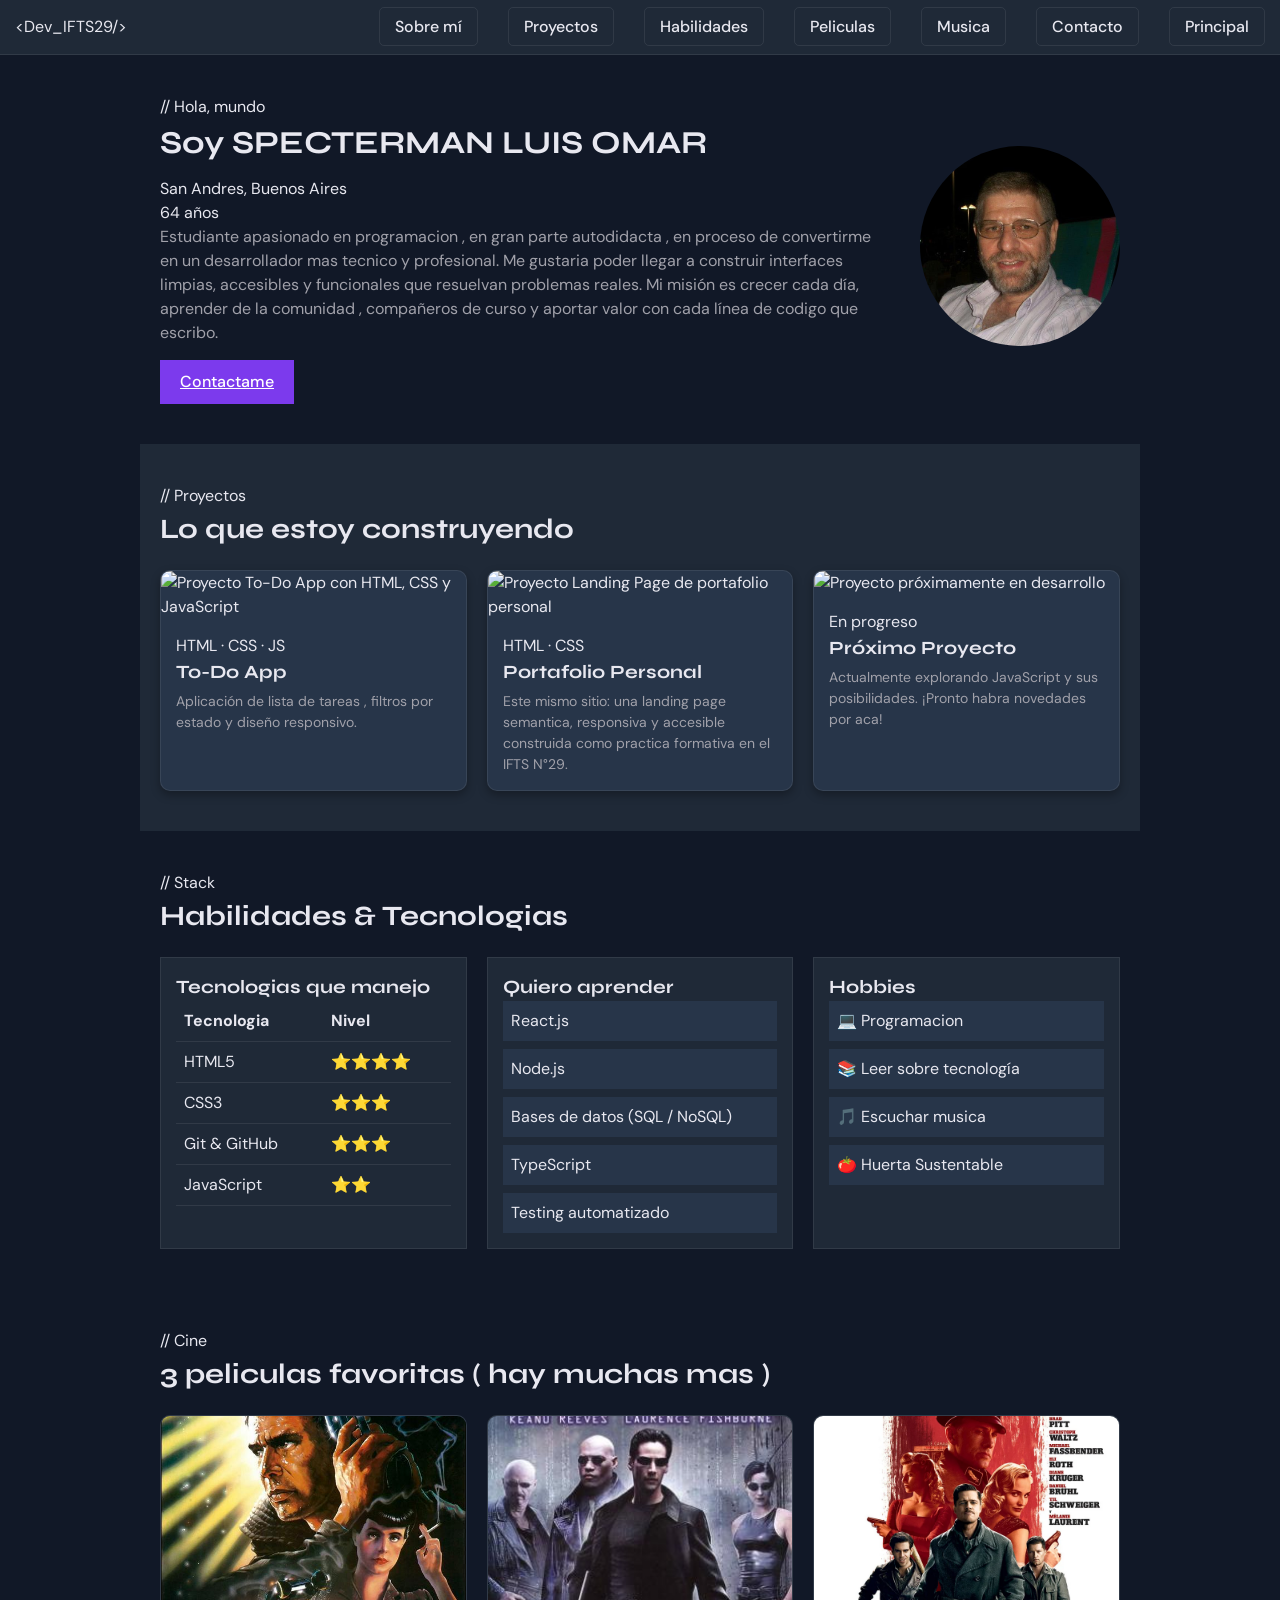
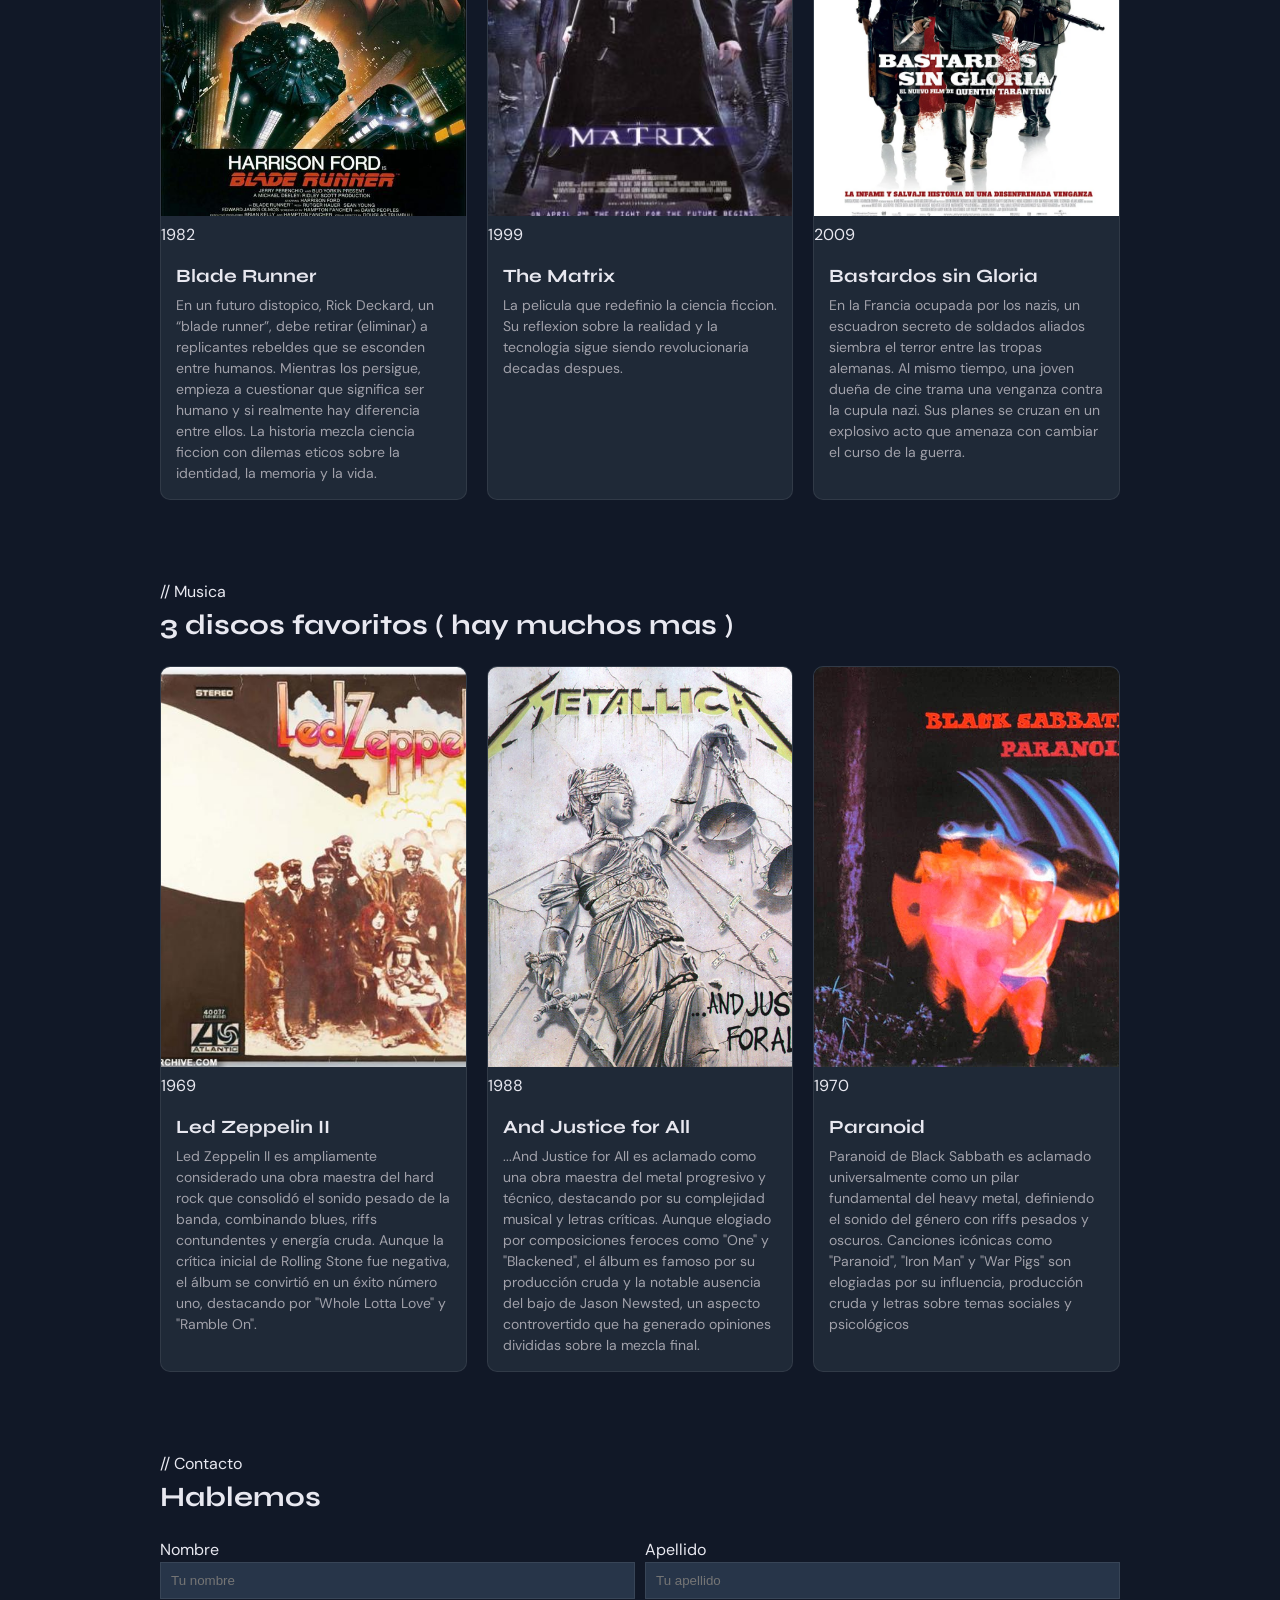
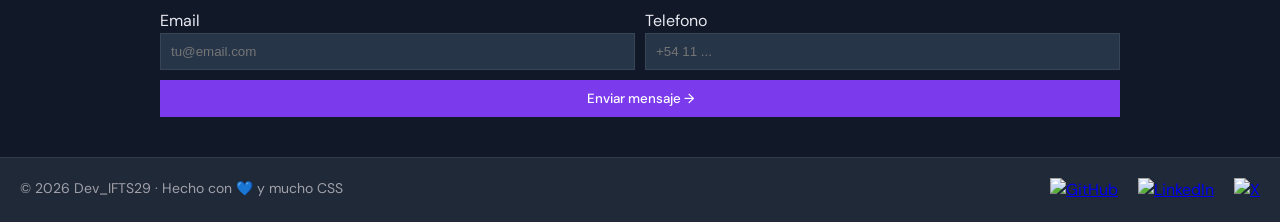
==== luis.html @ da59e778 "agregado seccion musica y datos personales" ====
<!doctype html>
<html lang="es">
  <head>
    <meta charset="UTF-8" />
    <meta name="viewport" content="width=device-width, initial-scale=1.0" />
    <title>Mi Portafolio Personal - v3.0 | Dev_IFTS29</title>
    <link rel="stylesheet" href="css/styles_luis.css" />
    <!-- Google Fonts: SYNE para títulos y DM SANS para cuerpo -->
    <link rel="preconnect" href="https://fonts.googleapis.com" />
    <link rel="preconnect" href="https://fonts.gstatic.com" crossorigin />
    <link
      href="https://fonts.googleapis.com/css2?family=Syne:wght@400;600;700;800&family=DM+Sans:ital,wght@0,300;0,400;0,500;1,300&display=swap"
      rel="stylesheet"
    />
  </head>
  <body>
    <!-- =============================================
       HEADER: Encabezado principal con logo y nombre
       Mejora futura: Agregar modo oscuro/claro 
  ============================================= -->
    <header class="header">
      <div class="header__contenido">
        <div class="header__logo">
          <span class="logo-bracket">&lt;</span>Dev_IFTS29<span class="logo-bracket"
            >/&gt;</span
          >
        </div>

        <!-- =============================================
           NAV: Barra de navegacion con 5 enlaces internos
           Mejora futura: convertir en menu hamburguesa para mobile
        ============================================= -->
        <nav class="nav">
          <ul class="nav__list">
            <li><a href="#sobre-mi" class="nav__link">Sobre mí</a></li>
            <li><a href="#tarjetas" class="nav__link">Proyectos</a></li>
            <li><a href="#habilidades" class="nav__link">Habilidades</a></li>
            <li><a href="#peliculas" class="nav__link">Peliculas</a></li>
            <li><a href="#musica"    class="nav__link">Musica</a></li>
            <li><a href="#contacto"  class="nav__link">Contacto</a></li>
            <li><a href="index.html"    class="nav__link">Principal</a></li>
          
          </ul>
        </nav>
      </div>
    </header>

    <!-- MAIN: Contenido principal del portafolio -->
    <main class="main">
      <!-- =============================================
         SECCION: Presentacion personal (id="sobre-mi")
         Mejora futura: Agregar animacion de entrada 
        ============================================= -->
      <section id="sobre-mi" class="section sobre-mi">
        <div class="sobre-mi__content">
          <div class="sobre-mi__text">
            <p class="section__tag">// Hola, mundo</p>
            <h1 class="sobre-mi__title">
              Soy <span class="highlight">SPECTERMAN LUIS OMAR</span>
            </h1>
            
            
           <p class="sobre-mi__datos">
               San Andres, Buenos Aires <br>
               64 años
           </p> 
            
            <p class="sobre-mi__desc">
              Estudiante apasionado en programacion , en gran parte autodidacta ,
              en proceso de convertirme en un desarrollador mas tecnico y profesional.
              Me gustaria poder llegar a construir interfaces
              limpias, accesibles y funcionales que resuelvan problemas reales.
              Mi misión es crecer cada día, aprender de la comunidad , compañeros de curso 
              y aportar valor con cada línea de codigo que escribo.
            </p>
            <a href="#contacto" class="btn btn--primary">Contactame</a>
          </div>

<!--           <div class="sobre-mi__img-wrap">
            <img
              src="https://api.dicebear.com/7.x/bottts-neutral/svg?seed=Dev29&backgroundColor=1a1a2e"
              alt="Avatar generado con IA representando a Dev_IFTS29 (Yo)"
              class="sobre-mi__img"
            />
          </div>
 -->
          <div class="sobre-mi__img-wrap">
            <img
              src="img/img_luis/FOTO PERFIL.jpg"
              alt="Foto Personal"
              class="sobre-mi__img"
            />
          </div>

   </div>
      </section>

      <!-- SECCION: Tarjetas de proyectos (id="tarjetas") -->
      <section id="tarjetas" class="section tarjetas">
        <p class="section__tag">// Proyectos</p>
        <h2 class="section__title">Lo que estoy construyendo</h2>
        <div class="tarjetas__grid">
          <article class="card">
            <img
              src="https://images.unsplash.com/photo-1498050108023-c5249f4df085?w=600&q=80"
              alt="Proyecto To-Do App con HTML, CSS y JavaScript"
              class="card__img"
            />
            <div class="card__body">
              <span class="card__tag">HTML · CSS · JS</span>
              <h3 class="card__title">To-Do App</h3>
              <p class="card__desc">
                Aplicación de lista de tareas , filtros por estado y diseño responsivo.
              </p>
            </div>
          </article>

          <article class="card">
            <img
              src="https://images.unsplash.com/photo-1461749280684-dccba630e2f6?w=600&q=80"
              alt="Proyecto Landing Page de portafolio personal"
              class="card__img"
            />
            <div class="card__body">
              <span class="card__tag">HTML · CSS</span>
              <h3 class="card__title">Portafolio Personal</h3>
              <p class="card__desc">
                Este mismo sitio: una landing page semantica, responsiva y
                accesible construida como practica formativa en el IFTS N°29.
              </p>
            </div>
          </article>

          <article class="card">
            <img
              src="https://images.unsplash.com/photo-1555066931-4365d14bab8c?w=600&q=80"
              alt="Proyecto próximamente en desarrollo"
              class="card__img"
            />
            <div class="card__body">
              <span class="card__tag">En progreso</span>
              <h3 class="card__title">Próximo Proyecto</h3>
              <p class="card__desc">
                Actualmente explorando JavaScript y sus posibilidades. ¡Pronto
                habra novedades por aca!
              </p>
            </div>
          </article>
        </div>
      </section>

      <!-- =============================================
         SECCION: Habilidades (id="habilidades")
         Mejora futura: Agregar barras de progreso animadas por cada habilidad
        ============================================= -->
      <section id="habilidades" class="section habilidades">
        <p class="section__tag">// Stack</p>
        <h2 class="section__title">Habilidades & Tecnologias</h2>
        <div class="habilidades__tables">
          <div class="habilidades__group">
            <h3 class="habilidades__subtitle">Tecnologias que manejo</h3>
            <table class="tabla">
              <thead>
                <tr>
                  <th>Tecnologia</th>
                  <th>Nivel</th>
                </tr>
              </thead>
              <tbody>
                <tr>
                  <td>HTML5</td>
                  <td>⭐⭐⭐⭐</td>
                </tr>
                <tr>
                  <td>CSS3</td>
                  <td>⭐⭐⭐</td>
                </tr>
                <tr>
                  <td>Git & GitHub</td>
                  <td>⭐⭐⭐</td>
                </tr>
                <tr>
                  <td>JavaScript</td>
                  <td>⭐⭐</td>
                </tr>
              </tbody>
            </table>
          </div>

          <div class="habilidades__group">
            <h3 class="habilidades__subtitle">Quiero aprender</h3>
            <ul class="lista-skills">
              <li>React.js</li>
              <li>Node.js</li>
              <li>Bases de datos (SQL / NoSQL)</li>
              <li>TypeScript</li>
              <li>Testing automatizado</li>
            </ul>
          </div>

          <div class="habilidades__group">
            <h3 class="habilidades__subtitle">Hobbies</h3>
             <ul class="lista-skills lista-skills--hobbies">
              <li>💻 Programacion</li>
              <li>📚 Leer sobre tecnología</li>
              <li>🎵 Escuchar musica</li>
              <li>🍅 Huerta Sustentable</li>
            </ul>
          

<!--  <ul>
<li>
  <span class="icono">
    <svg width="18" height="18" viewBox="0 0 24 24" fill="none" stroke="black" stroke-width="2">
      <polyline points="16 18 22 12 16 6"></polyline>
      <polyline points="8 6 2 12 8 18"></polyline>
    </svg>
  </span>
  Programacion
</li>

<li>
  <span class="icono">
    <svg width="18" height="18" viewBox="0 0 24 24" fill="none" stroke="black" stroke-width="2">
      <path d="M2 4h15a3 3 0 0 1 3 3v13H5a3 3 0 0 0-3 3z"></path>
      <path d="M22 6v14a2 2 0 0 1-2 2H5"></path>
    </svg>
  </span>
  Leer sobre tecnología
</li>

<li>
  <span class="icono">
    <svg width="18" height="18" viewBox="0 0 24 24" fill="none" stroke="black" stroke-width="2">
      <path d="M9 18V5l12-2v13"></path>
      <circle cx="6" cy="18" r="3"></circle>
      <circle cx="18" cy="16" r="3"></circle>
    </svg>
  </span>
  Escuchar musica
</li>

<li>
  <span class="icono">
    <svg width="18" height="18" viewBox="0 0 24 24" fill="none" stroke="black" stroke-width="2">
      <path d="M12 22V12"></path>
      <path d="M5 12a7 7 0 0 1 14 0"></path>
      <path d="M12 12c0-4-4-6-4-6s0 4 4 6z"></path>
      <path d="M12 12c0-4 4-6 4-6s0 4-4 6z"></path>
    </svg>
  </span>
  Huerta Sustentable
</li>
 -->
</ul>          
          
          
          </div>
        </div>
      </section>


      <!-- =============================================
         SECCION: Películas favoritas (id="peliculas")
         Mejora futura: Conectar con la API de alguna base de datos de 
         peliculas para traer datos en tiempo real
        ============================================= -->
      <section id="peliculas" class="section peliculas">
        <p class="section__tag">// Cine</p>
        <h2 class="section__title">3 peliculas favoritas ( hay muchas mas )</h2>
        <div class="peliculas__grid">
          <article class="pelicula-card">
            <div class="pelicula-card__img-wrap">
              <img
                src="/img/img_luis/blade_runner.jpg?w=400&q=80"
                alt="Poster representativo de Blade Runner"
                class="pelicula-card__img"
              />
              <span class="pelicula-card__badge">1982</span>
            </div>
            <div class="pelicula-card__body">
              <h3 class="pelicula-card__title">Blade Runner</h3>
              <p class="pelicula-card__desc">
                 En un futuro distopico, Rick Deckard, un “blade runner”, debe retirar (eliminar) a replicantes rebeldes que se esconden entre humanos.
                 Mientras los persigue, empieza a cuestionar que significa ser humano y si realmente hay diferencia entre ellos.
                 La historia mezcla ciencia ficcion con dilemas eticos sobre la identidad, la memoria y la vida.
              </p>
            </div>
          </article>

          <article class="pelicula-card">
            <div class="pelicula-card__img-wrap">
              <img
                src="/img/img_luis/the_matrix.jpg"
                alt="Poster representativo de Matrix"

                class="pelicula-card__img"
              />
              <span class="pelicula-card__badge">1999</span>
            </div>
            <div class="pelicula-card__body">
              <h3 class="pelicula-card__title">The Matrix</h3>
              <p class="pelicula-card__desc">
                La pelicula que redefinio la ciencia ficcion. Su reflexion sobre
                la realidad y la tecnologia sigue siendo revolucionaria decadas
                despues.
              </p>
            </div>
          </article>

          <article class="pelicula-card">
            <div class="pelicula-card__img-wrap">
              <img
                src="/img/img_luis/bastardos sin gloria.png"
                alt="Póster representativo de Bastardos sin gloria ( peliculon !!)"
                class="pelicula-card__img"
              />
              <span class="pelicula-card__badge">2009</span>
            </div>
            <div class="pelicula-card__body">
              <h3 class="pelicula-card__title">Bastardos sin Gloria</h3>
              <p class="pelicula-card__desc">
                 En la Francia ocupada por los nazis, un escuadron secreto de soldados aliados siembra el terror entre las tropas alemanas.
                 Al mismo tiempo, una joven dueña de cine trama una venganza contra la cupula nazi.
                 Sus planes se cruzan en un explosivo acto que amenaza con cambiar el curso de la guerra.
              </p>
            </div>
          </article>
        </div>
      </section>


<!-- =============================================
         SECCION: Musica favoritas (id="musica")
         Mejora futura: Conectar con la API de alguna base de datos de 
         peliculas para traer datos en tiempo real
        ============================================= -->
      <section id="musica" class="section musica">
        <p class="section__tag">// Musica</p>
        <h2 class="section__title">3 discos favoritos ( hay muchos mas )</h2>
        <div class="peliculas__grid">
          <article class="pelicula-card">
            <div class="pelicula-card__img-wrap">
              <img
                src="/img/img_luis/led_zeppelin_II.jpg"
                alt="Portada Led Zeppelin II"
                class="pelicula-card__img"
              />
              <span class="pelicula-card__badge">1969</span>
            </div>
            <div class="pelicula-card__body">
              <h3 class="pelicula-card__title">Led Zeppelin II</h3>
              <p class="pelicula-card__desc">
                 Led Zeppelin II es ampliamente 
                 considerado una obra maestra del hard rock 
                 que consolidó el sonido pesado de la banda, 
                 combinando blues, riffs contundentes y energía cruda.
                 Aunque la crítica inicial de Rolling Stone fue 
                 negativa, el álbum se convirtió en un éxito número uno,
                destacando por "Whole Lotta Love" y "Ramble On".              </p>
            </div>
          </article>

          <article class="pelicula-card">
            <div class="pelicula-card__img-wrap">
              <img
                src="/img/img_luis/Metallica_And Justice_for_All_frontal.jpg"
                alt="Portada And Justice for All"

                class="pelicula-card__img"
              />
              <span class="pelicula-card__badge">1988</span>
            </div>
            <div class="pelicula-card__body">
              <h3 class="pelicula-card__title">And Justice for All</h3>
              <p class="pelicula-card__desc">
                 ...And Justice for All es aclamado como una obra 
                 maestra del metal progresivo y técnico, destacando 
                 por su complejidad musical y letras críticas.
                 Aunque elogiado por composiciones feroces como "One" y
                 "Blackened", el álbum es famoso por su producción cruda
                 y la notable ausencia del bajo de Jason Newsted,
                 un aspecto controvertido que ha generado opiniones
                 divididas sobre la mezcla final.
                </p>
            </div>
          </article>

          <article class="pelicula-card">
            <div class="pelicula-card__img-wrap">
              <img
                src="/img/img_luis/Black_Sabbath-Paranoid-Frontal.jpg"
                alt="Portada de Paranoid"
                class="pelicula-card__img"
              />
              <span class="pelicula-card__badge">1970</span>
            </div>
            <div class="pelicula-card__body">
              <h3 class="pelicula-card__title">Paranoid</h3>
              <p class="pelicula-card__desc">
                 Paranoid de Black Sabbath es aclamado universalmente 
                 como un pilar fundamental del heavy metal, definiendo
                 el sonido del género con riffs pesados y oscuros.
                 Canciones icónicas como "Paranoid", "Iron Man" y 
                 "War Pigs" son elogiadas por su influencia, 
                 producción cruda y letras sobre temas sociales y 
                 psicológicos
              </p>
            </div>
          </article>
        </div>
      </section>



      <!-- SECCION: Formulario de contacto (id="contacto") -->
      <section id="contacto" class="section contacto">
        <p class="section__tag">// Contacto</p>
        <h2 class="section__title">Hablemos</h2>
        <form class="form" action="#" method="POST">
          <div class="form__row">
            <div class="form__group">
              <label for="nombre" class="form__label">Nombre</label>
              <input
                type="text"
                id="nombre"
                name="nombre"
                class="form__input"
                placeholder="Tu nombre"
                required
              />
            </div>
            <div class="form__group">
              <label for="apellido" class="form__label">Apellido</label>
              <input
                type="text"
                id="apellido"
                name="apellido"
                class="form__input"
                placeholder="Tu apellido"
                required
              />
            </div>
          </div>
          <div class="form__row">
            <div class="form__group">
              <label for="email" class="form__label">Email</label>
              <input
                type="email"
                id="email"
                name="email"
                class="form__input"
                placeholder="tu@email.com"
                required
              />
            </div>
            <div class="form__group">
              <label for="telefono" class="form__label">Telefono</label>
              <input
                type="tel"
                id="telefono"
                name="telefono"
                class="form__input"
                placeholder="+54 11 ..."
              />
            </div>
          </div>
          <button type="submit" class="btn btn--primary btn--full">
            Enviar mensaje →
          </button>
        </form>
      </section>


    </main>

    <!-- FOOTER: Pie de pagina con redes sociales -->
    <footer class="footer">
      <div class="footer__contenido">
        <p class="footer__copyright">
          &copy; 2026 Dev_IFTS29 · Hecho con 💙 y mucho CSS
        </p>

<!--         <div class="footer__links">
          <a href="#" class="footer__link" aria-label="GitHub">GitHub</a>
          <a href="#" class="footer__link" aria-label="LinkedIn">LinkedIn</a>
          <a href="#" class="footer__link" aria-label="Twitter">Twitter</a>
        </div>
 -->
        <div class="footer__links">
          <a href="https://github.com/" class="footer__link" target="_blank">
            <img
              src="https://cdn-icons-png.flaticon.com/512/25/25231.png"
              alt="GitHub"
            />
          </a>

          <a href="https://linkedin.com/" class="footer__link" target="_blank">
            <img
              src="https://cdn-icons-png.flaticon.com/512/174/174857.png"
              alt="LinkedIn"
            />
          </a>

          <a href="https://twitter.com/" class="footer__link" target="_blank">
            <img
              src="https://cdn-icons-png.flaticon.com/512/5968/5968830.png"
              alt="X"
            
              />
          </a>
        </div>
      </div>
    </footer>
  </body>
</html>
---- css/styles_luis.css ----
:root {
  --color-bg: #111827;
  --color-surface: #1f2937;
  --color-surface-2: #273549;
  --color-accent: #7c3aed;
  --color-accent-light: #a78bfa;
  --color-text: #e8e8f0;
  --color-text-muted: #a1a1aa;
  --color-border: rgba(255, 255, 255, 0.08);
}

* {
  box-sizing: border-box;
  margin: 0;
  padding: 0;
}

body {
  font-family: 'DM Sans', sans-serif;
  background-color: var(--color-bg);
  color: var(--color-text);
  line-height: 1.5;
}

h1, h2, h3 {
  font-family: 'Syne', sans-serif;
  font-weight: 700;
}

/* ── Secciones ── */
.section {
  padding: 2.5rem 1.25rem;
  max-width: 62.5rem; /* 1000px */
  margin: auto;
}

.section__title {
  font-size: 1.75rem;
  margin-bottom: 1.25rem;
}

/* ── Header ── */
.header {
  background: var(--color-surface);
  border-bottom: 0.0625rem solid var(--color-border);
}

.header__contenido {
  display: flex;
  justify-content: space-between;
  align-items: center;
  padding: 0.9375rem;
}

.nav__list {
  display: flex;
  gap: 1.875rem;
  flex-wrap: wrap;
  list-style: none;
}

.nav__link {
  font-family: 'DM Sans', sans-serif;
  font-weight: 500;
  color: var(--color-text);
  background-color: transparent;
  border: 0.0625rem solid var(--color-border);
  padding: 0.5rem 0.9375rem;
  border-radius: 0.3125rem;
  text-decoration: none;
  transition: 0.3s;
}

.nav__link:hover {
  background-color: var(--color-accent);
  color: white;
}

/* ── Botones ── */
.btn {
  display: inline-block;
  padding: 0.625rem 1.25rem;
  background: var(--color-accent);
  color: white;
  border: none;
  cursor: pointer;
  font-family: 'DM Sans', sans-serif;
  font-weight: 500;
}

.btn:hover {
  background: var(--color-accent-light);
}

/* ── Sobre mí ── */
.sobre-mi__content {
  display: flex;
  gap: 1.875rem;
  align-items: center;
  flex-wrap: wrap;
}

.sobre-mi__text {
  flex: 1;
}

.sobre-mi__title {
  font-size: 2rem;
  margin-bottom: 0.625rem;
}

.sobre-mi__desc {
  color: var(--color-text-muted);
  margin-bottom: 0.9375rem;
}

.sobre-mi__img {
  width: 12.5rem;
  height: 12.5rem;
  border-radius: 50%;
  animation: float 3s ease-in-out infinite;
}

/* ── Tarjetas ── */
.tarjetas {
  background: var(--color-surface);
  padding: 2.5rem 1.25rem;
}

.tarjetas__grid {
  display: grid;
  grid-template-columns: repeat(auto-fit, minmax(15.625rem, 1fr));
  gap: 1.25rem;
}

.card {
  background: var(--color-surface-2);
  border: 0.0625rem solid var(--color-border);
  border-radius: 0.625rem;
  overflow: hidden;
  box-shadow: 0 0.25rem 0.625rem rgba(0, 0, 0, 0.3);
}

.card__img {
  width: 100%;
  height: 11.25rem;
  object-fit: cover;
}

.card__body {
  padding: 0.9375rem;
}

.card__title {
  margin-bottom: 0.3125rem;
}

.card__desc {
  color: var(--color-text-muted);
  font-size: 0.875rem;
}

.card:hover {
  background: var(--color-surface);
  transform: translateY(-0.5rem);
  box-shadow: 0 0.5rem 1rem rgba(124, 58, 237, 0.3);
}

/* ── Habilidades ── */
.habilidades__tables {
  display: grid;
  grid-template-columns: repeat(auto-fit, minmax(15.625rem, 1fr));
  gap: 1.25rem;
}

.habilidades__group {
  background: var(--color-surface);
  border: 0.0625rem solid var(--color-border);
  padding: 0.9375rem;
}

/* ── Tabla ── */
.tabla {
  width: 100%;
  border-collapse: collapse;
}

.tabla th,
.tabla td {
  padding: 0.5rem;
  border-bottom: 0.0625rem solid var(--color-border);
  text-align: left;
}

/* ── Lista ── */
.lista-skills {
  display: flex;
  flex-direction: column;
  gap: 0.5rem;
}

.lista-skills li {
  background: var(--color-surface-2);
  padding: 0.5rem;
}

/* ── Formulario ── */
.form {
  display: flex;
  flex-direction: column;
  gap: 0.625rem;
}

.form__row {
  display: flex;
  gap: 0.625rem;
  flex-wrap: wrap;
}

.form__group {
  flex: 1;
  display: flex;
  flex-direction: column;
}

.form__input {
  padding: 0.625rem;
  background: var(--color-surface-2);
  border: 0.0625rem solid var(--color-border);
  color: white;
}

/* ── Películas ── */
.peliculas__grid {
  display: grid;
  grid-template-columns: repeat(auto-fit, minmax(15.625rem, 1fr));
  gap: 1.25rem;
}

.pelicula-card {
  background: var(--color-surface);
  border: 0.0625rem solid var(--color-border);
  border-radius: 0.625rem;
  overflow: hidden;
}

.pelicula-card__img {
  width: 100%;
  height: 25rem;
  object-fit: cover;
}

.pelicula-card__body {
  padding: 0.9375rem;
}

.pelicula-card__title {
  margin-bottom: 0.3125rem;
}

.pelicula-card__desc {
  color: var(--color-text-muted);
  font-size: 0.875rem;
}

/* ── Footer ── */
.footer {
  background: var(--color-surface);
  border-top: 0.0625rem solid var(--color-border);
  padding: 1.25rem;
}

.footer__contenido {
  display: flex;
  justify-content: space-between;
  flex-wrap: wrap;
  gap: 0.625rem;
}

.footer__copyright {
  font-size: 0.875rem;
  color: var(--color-text-muted);
}

.footer__links {
  display: flex;
  gap: 1.25rem;
}

.footer__link:hover {
  color: var(--color-accent);
}

.footer__link img {
  width: 1.875rem;
  height: 1.875rem;
  transition: 0.3s;
}

.footer__link img:hover {
  transform: scale(1.2);
}

@keyframes float {
  0% { transform: translateY(0); }
  50% { transform: translateY(-0.5rem); }
  100% { transform: translateY(0); }
}

.lista-skills li {
  display: flex;
  align-items: center;
  gap: 10px;
}

.icono {
  display: flex;
  align-items: center;
  justify-content: center;
  width: 22px;
  height: 22px;
  flex-shrink: 0;
}

.icono svg {
  width: 18px;
  height: 18px;
  display: block;
  stroke: currentColor;
}
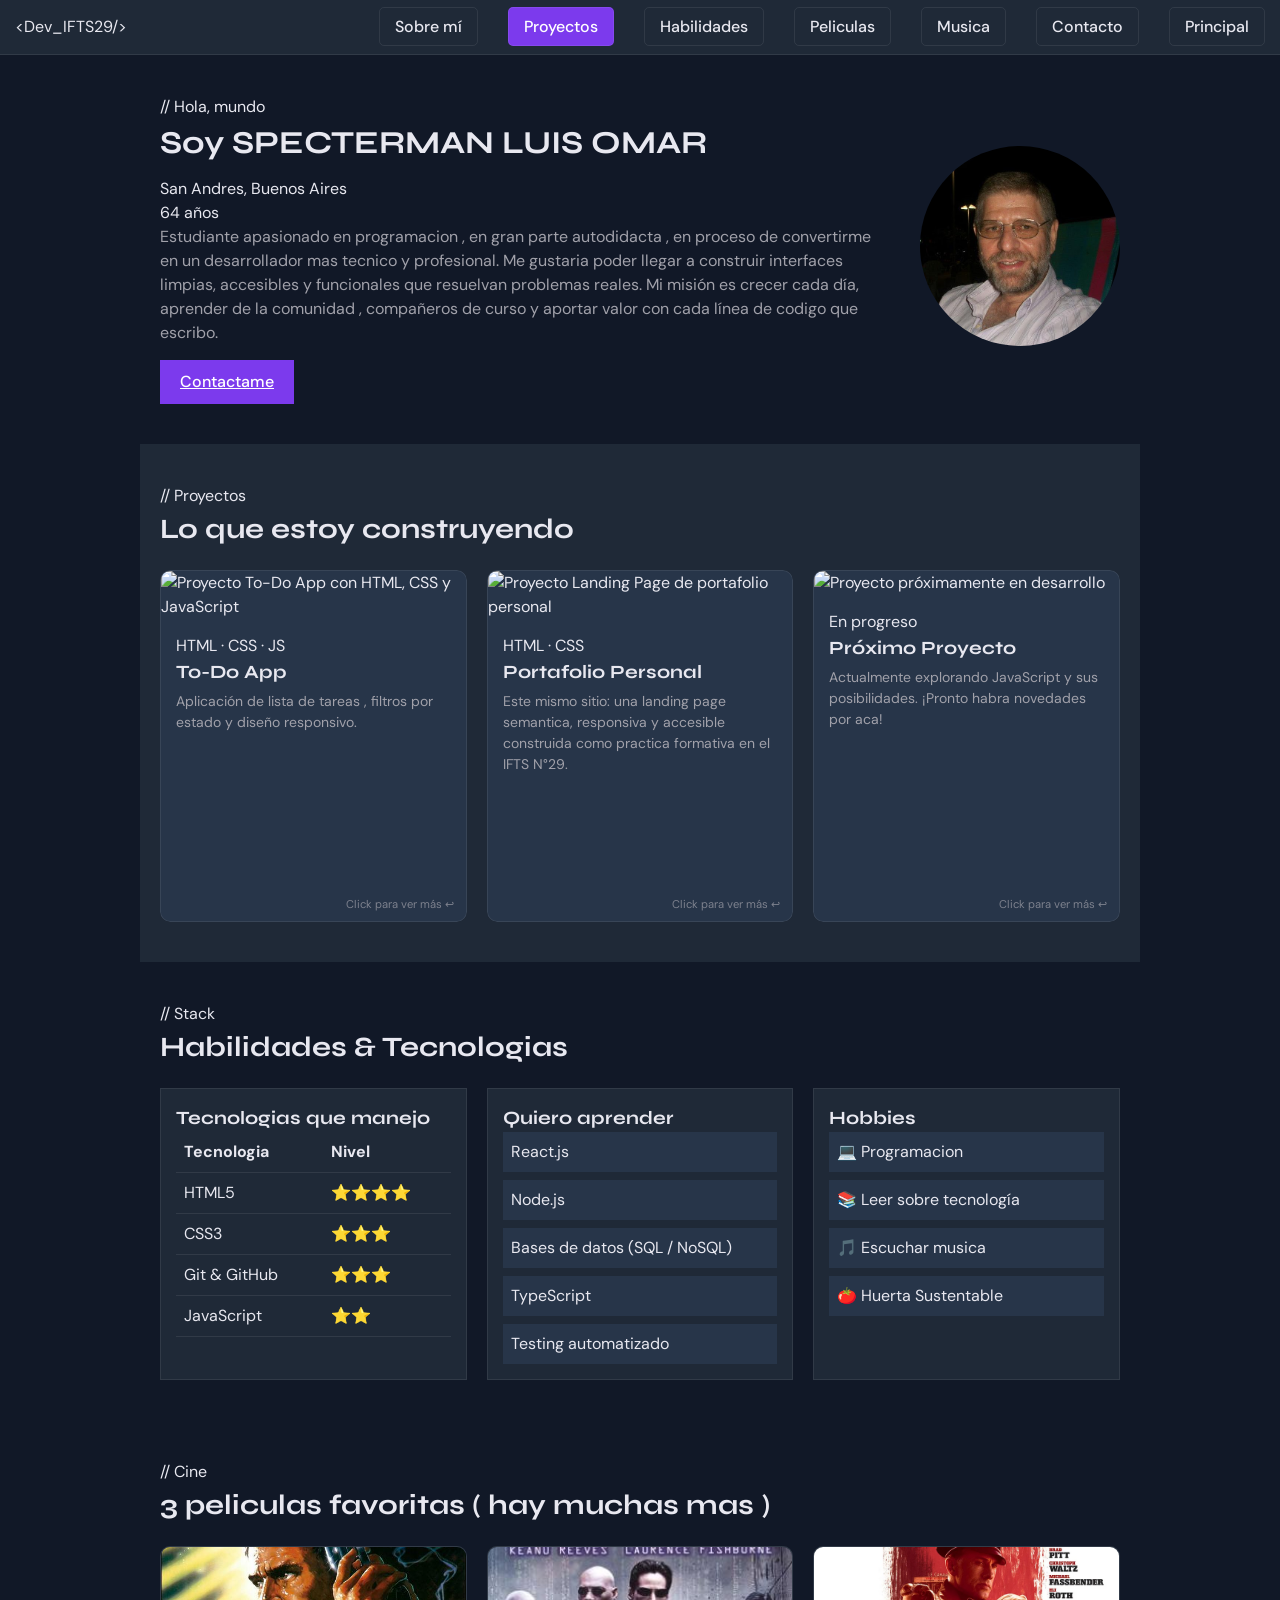
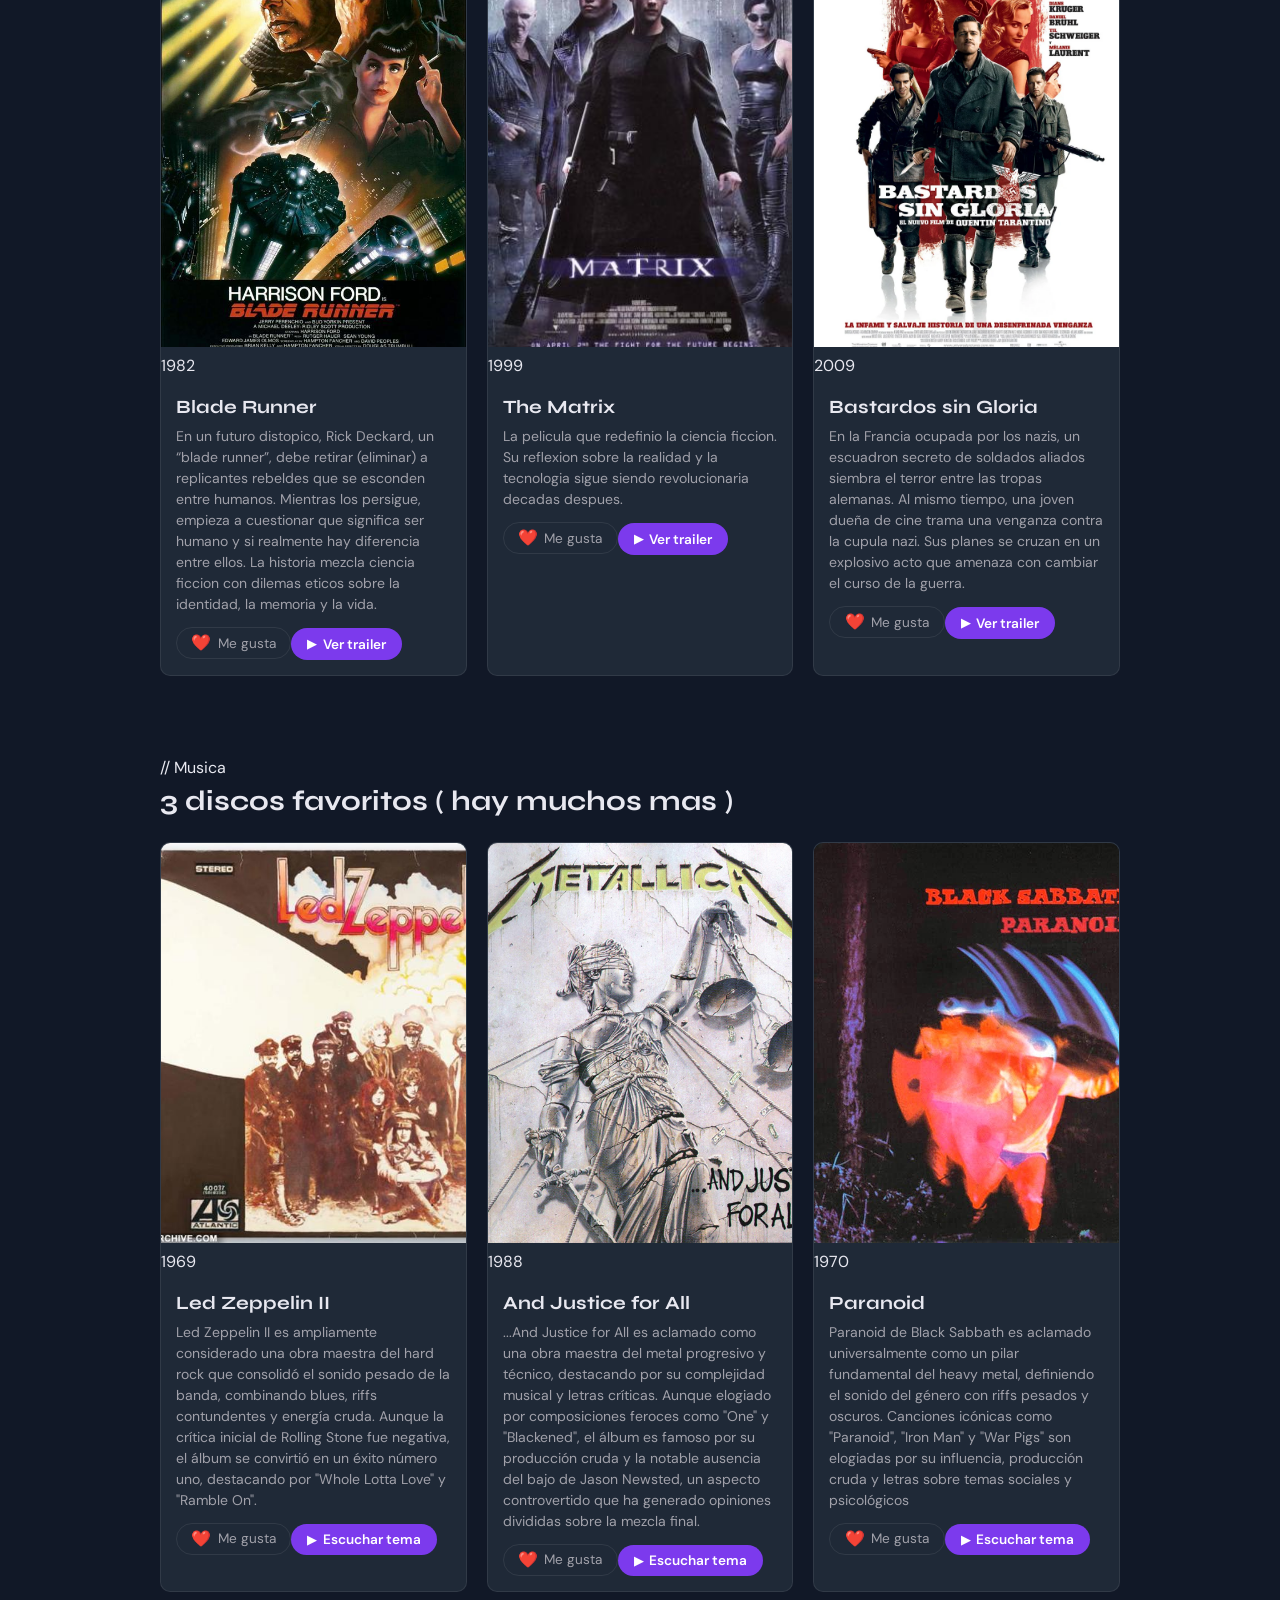
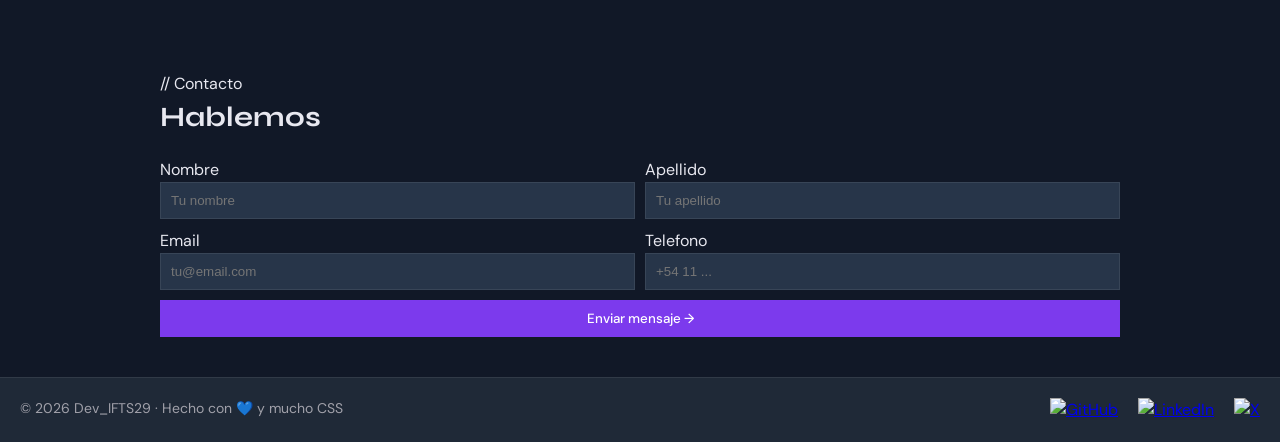
==== commit affc31c3: "agregado funcionalidad con js en peliculas , musica y envio mensaje" ====
--- a/luis.html
+++ b/luis.html
@@ -13,6 +13,7 @@
       rel="stylesheet"
     />
   </head>
+  
   <body>
     <!-- =============================================
        HEADER: Encabezado principal con logo y nombre
@@ -86,9 +87,7 @@
  -->
           <div class="sobre-mi__img-wrap">
             <img
-              src="img/img_luis/FOTO PERFIL.jpg"
-              alt="Foto Personal"
-              class="sobre-mi__img"
+              src="img/img_luis/FOTO_PERFIL.jpg"  alt="Foto Personal"  class="sobre-mi__img"
             />
           </div>
 
@@ -512,5 +511,8 @@
         </div>
       </div>
     </footer>
+        <!-- Script principal — se carga al final para que el DOM ya esté listo -->
+    <script src="js/script_luis.js"></script>
+
   </body>
 </html>
--- a/css/styles_luis.css
+++ b/css/styles_luis.css
@@ -327,4 +327,372 @@
   height: 18px;
   display: block;
   stroke: currentColor;
-}+}
+
+/* ================================================================
+   ESTILOS AGREGADOS POR JavaScript
+   ================================================================ */
+
+/* ── 1. Animación de entrada "Sobre mí" ── */
+.sobre-mi__content {
+  opacity: 0;
+  transform: translateY(1.5rem);
+  transition: opacity 0.7s ease, transform 0.7s ease;
+}
+.sobre-mi__content.visible {
+  opacity: 1;
+  transform: translateY(0);
+}
+
+/* ── 2. Flip de Cards de Proyectos ── */
+.card--flippable {
+  perspective: 1000px;
+  cursor: pointer;
+  background: transparent;
+  border: none;
+  box-shadow: none;
+}
+.card--flippable:hover {
+  background: transparent;
+  transform: none;
+  box-shadow: none;
+}
+.card__flip-inner {
+  position: relative;
+  width: 100%;
+  height: 100%;
+  min-height: 22rem;
+  transform-style: preserve-3d;
+  transition: transform 0.55s cubic-bezier(0.4, 0, 0.2, 1);
+}
+.card--flippable.flipped .card__flip-inner {
+  transform: rotateY(180deg);
+}
+.card__frente,
+.card__reverso {
+  position: absolute;
+  width: 100%;
+  height: 100%;
+  backface-visibility: hidden;
+  border-radius: 0.625rem;
+  overflow: hidden;
+}
+.card__frente {
+  background: var(--color-surface-2);
+  border: 0.0625rem solid var(--color-border);
+  box-shadow: 0 0.25rem 0.625rem rgba(0,0,0,0.3);
+}
+.card__reverso {
+  background: var(--color-accent);
+  transform: rotateY(180deg);
+  display: flex;
+  flex-direction: column;
+  justify-content: center;
+  align-items: flex-start;
+  padding: 1.5rem;
+  gap: 0.75rem;
+}
+.card__reverso-titulo {
+  font-size: 1.25rem;
+  color: white;
+}
+.card__reverso-detalle {
+  font-size: 0.875rem;
+  color: rgba(255,255,255,0.85);
+  line-height: 1.5;
+}
+.card__reverso-tags {
+  display: flex;
+  flex-wrap: wrap;
+  gap: 0.4rem;
+}
+.card__reverso-tag {
+  background: rgba(255,255,255,0.2);
+  color: white;
+  font-size: 0.75rem;
+  padding: 0.2rem 0.6rem;
+  border-radius: 999px;
+  font-weight: 600;
+}
+.card__reverso-btn {
+  background: white;
+  color: var(--color-accent);
+  font-weight: 700;
+  text-decoration: none;
+  border-radius: 0.3125rem;
+  margin-top: auto;
+}
+.card__reverso-btn:hover {
+  background: rgba(255,255,255,0.85);
+}
+/* Indicador "click para girar" */
+.card--flippable .card__frente::after {
+  content: "Click para ver más ↩";
+  position: absolute;
+  bottom: 0.5rem;
+  right: 0.75rem;
+  font-size: 0.7rem;
+  color: var(--color-text-muted);
+  opacity: 0.7;
+}
+
+/* ── 3. Botón Me gusta ── */
+.btn-like {
+  display: inline-flex;
+  align-items: center;
+  gap: 0.4rem;
+  margin-top: 0.75rem;
+  padding: 0.4rem 0.9rem;
+  background: transparent;
+  border: 0.0625rem solid var(--color-border);
+  border-radius: 999px;
+  color: var(--color-text-muted);
+  font-family: 'DM Sans', sans-serif;
+  font-size: 0.85rem;
+  cursor: pointer;
+  transition: all 0.25s ease;
+}
+.btn-like:hover {
+  border-color: #e11d48;
+  color: #e11d48;
+}
+.btn-like--activo {
+  background: rgba(225, 29, 72, 0.12);
+  border-color: #e11d48;
+  color: #e11d48;
+  font-weight: 600;
+}
+.btn-like__icono {
+  font-size: 1rem;
+  line-height: 1;
+}
+@keyframes latido {
+  0%   { transform: scale(1); }
+  30%  { transform: scale(1.4); }
+  60%  { transform: scale(0.9); }
+  100% { transform: scale(1); }
+}
+.btn-like--animar .btn-like__icono {
+  animation: latido 0.4s ease;
+}
+
+/* ── 4. Formulario — errores y éxito ── */
+.form__input--error {
+  border-color: #e11d48 !important;
+  outline: none;
+}
+.form__error {
+  color: #e11d48;
+  font-size: 0.78rem;
+  margin-top: 0.25rem;
+}
+.form__exito {
+  display: flex;
+  flex-direction: column;
+  align-items: center;
+  gap: 0.75rem;
+  padding: 2.5rem 1.5rem;
+  background: var(--color-surface);
+  border: 0.0625rem solid var(--color-border);
+  border-radius: 0.625rem;
+  text-align: center;
+  animation: fadeIn 0.5s ease;
+}
+.form__exito-icono {
+  font-size: 2.5rem;
+}
+.form__exito-titulo {
+  font-size: 1.4rem;
+  color: var(--color-text);
+}
+.form__exito-texto {
+  color: var(--color-text-muted);
+}
+@keyframes fadeIn {
+  from { opacity: 0; transform: translateY(1rem); }
+  to   { opacity: 1; transform: translateY(0); }
+}
+
+/* ── 5. Menú Hamburguesa ── */
+.btn-hamburguesa {
+  display: none;
+  flex-direction: column;
+  justify-content: center;
+  align-items: center;
+  gap: 5px;
+  width: 2.2rem;
+  height: 2.2rem;
+  background: transparent;
+  border: 0.0625rem solid var(--color-border);
+  border-radius: 0.3rem;
+  cursor: pointer;
+  padding: 0.35rem;
+}
+.btn-hamburguesa span {
+  display: block;
+  width: 100%;
+  height: 2px;
+  background: var(--color-text);
+  border-radius: 2px;
+  transition: transform 0.3s ease, opacity 0.3s ease;
+}
+/* Animación X al abrirse */
+.btn-hamburguesa--activo span:nth-child(1) {
+  transform: translateY(7px) rotate(45deg);
+}
+.btn-hamburguesa--activo span:nth-child(2) {
+  opacity: 0;
+}
+.btn-hamburguesa--activo span:nth-child(3) {
+  transform: translateY(-7px) rotate(-45deg);
+}
+
+/* ── 6. Scroll spy — link activo en nav ── */
+.nav__link--activo {
+  background-color: var(--color-accent);
+  color: white !important;
+}
+
+/* ── Responsive: mobile ── */
+@media (max-width: 640px) {
+  .btn-hamburguesa {
+    display: flex;
+  }
+  .nav {
+    display: none;
+    position: absolute;
+    top: 100%;
+    left: 0;
+    right: 0;
+    background: var(--color-surface);
+    border-bottom: 0.0625rem solid var(--color-border);
+    padding: 1rem;
+    z-index: 100;
+  }
+  .nav--abierto {
+    display: block;
+  }
+  .nav__list {
+    flex-direction: column;
+    gap: 0.5rem;
+  }
+  .nav__link {
+    display: block;
+    text-align: center;
+  }
+  .header {
+    position: relative;
+  }
+}
+
+
+/* ================================================================
+   MODAL DE YOUTUBE
+   ================================================================ */
+
+/* Fondo oscuro que cubre toda la pantalla */
+.yt-modal {
+  display: none;
+  position: fixed;
+  inset: 0;                          /* top/right/bottom/left = 0 */
+  background: rgba(0, 0, 0, 0.85);
+  z-index: 1000;
+  align-items: center;
+  justify-content: center;
+  padding: 1rem;
+  animation: fadeIn 0.25s ease;
+}
+.yt-modal--visible {
+  display: flex;
+}
+
+/* Caja del modal */
+.yt-modal__caja {
+  background: var(--color-surface);
+  border: 0.0625rem solid var(--color-border);
+  border-radius: 0.75rem;
+  width: 100%;
+  max-width: 52rem;
+  padding: 1.25rem;
+  position: relative;
+  animation: slideUp 0.3s ease;
+}
+
+@keyframes slideUp {
+  from { transform: translateY(2rem); opacity: 0; }
+  to   { transform: translateY(0);    opacity: 1; }
+}
+
+/* Botón cerrar */
+.yt-modal__cerrar {
+  position: absolute;
+  top: 0.75rem;
+  right: 0.75rem;
+  background: var(--color-surface-2);
+  border: 0.0625rem solid var(--color-border);
+  color: var(--color-text);
+  width: 2rem;
+  height: 2rem;
+  border-radius: 50%;
+  cursor: pointer;
+  font-size: 0.9rem;
+  display: flex;
+  align-items: center;
+  justify-content: center;
+  transition: background 0.2s;
+}
+.yt-modal__cerrar:hover {
+  background: var(--color-accent);
+}
+
+/* Título dentro del modal */
+.yt-modal__titulo {
+  font-family: 'Syne', sans-serif;
+  font-size: 1.1rem;
+  margin-bottom: 0.75rem;
+  padding-right: 2rem;
+  color: var(--color-text);
+}
+
+/* Wrapper 16:9 para el iframe */
+.yt-modal__video-wrap {
+  position: relative;
+  width: 100%;
+  padding-bottom: 56.25%; /* ratio 16:9 */
+  height: 0;
+  overflow: hidden;
+  border-radius: 0.4rem;
+}
+.yt-modal__iframe {
+  position: absolute;
+  top: 0;
+  left: 0;
+  width: 100%;
+  height: 100%;
+  border: none;
+}
+
+/* Botón "▶ Ver trailer" / "▶ Escuchar tema" */
+.btn-video {
+  display: inline-flex;
+  align-items: center;
+  gap: 0.4rem;
+  margin-top: 0.75rem;
+  padding: 0.45rem 1rem;
+  background: var(--color-accent);
+  color: white;
+  border: none;
+  border-radius: 999px;
+  font-family: 'DM Sans', sans-serif;
+  font-size: 0.85rem;
+  font-weight: 600;
+  cursor: pointer;
+  transition: background 0.25s, transform 0.15s;
+}
+.btn-video:hover {
+  background: var(--color-accent-light);
+  transform: scale(1.04);
+}
+.btn-video__icono {
+  font-size: 0.75rem;
+}
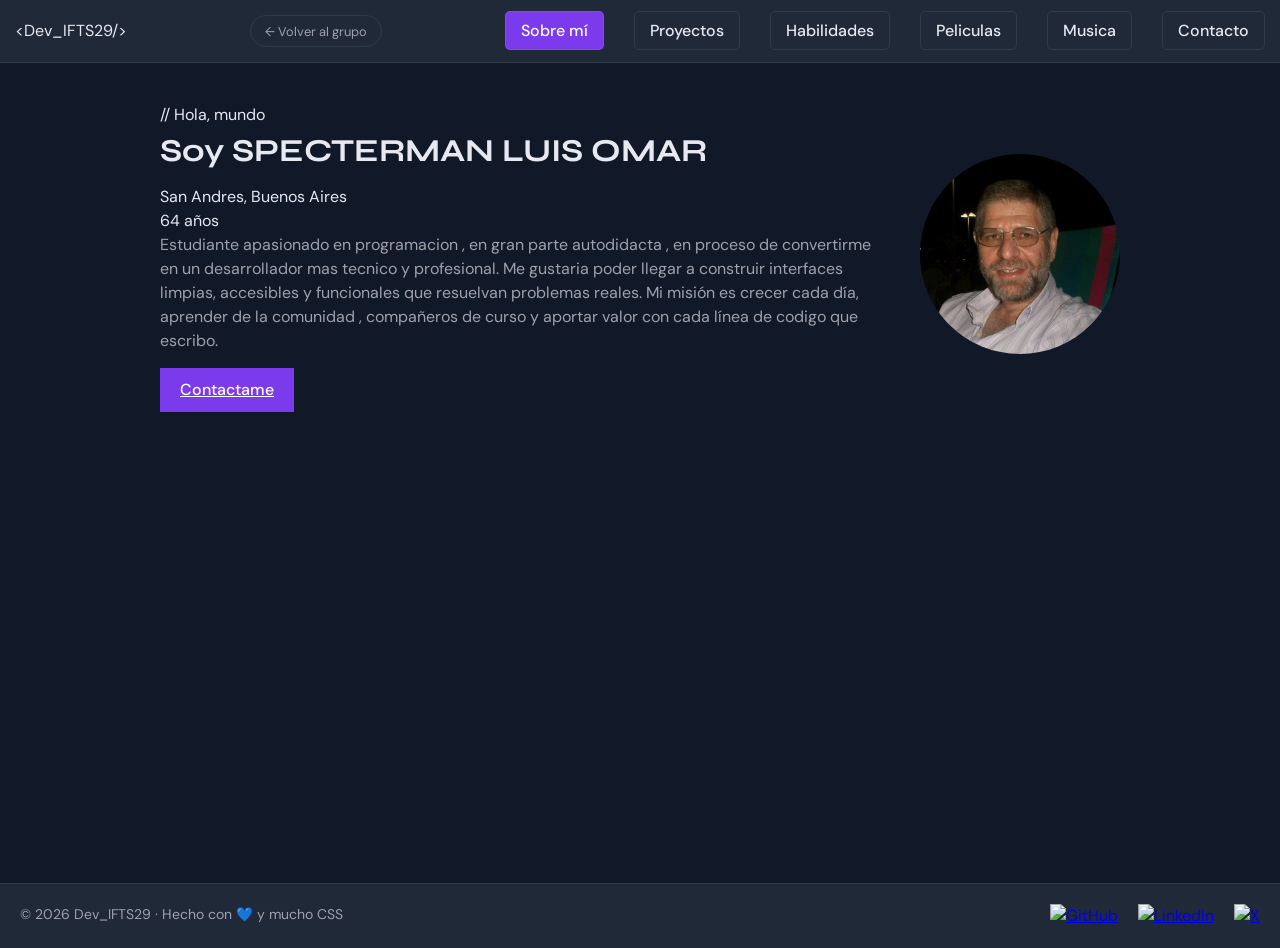
==== commit 387d5ee8: "modificacion para simular SPA" ====
--- a/luis.html
+++ b/luis.html
@@ -13,7 +13,6 @@
       rel="stylesheet"
     />
   </head>
-  
   <body>
     <!-- =============================================
        HEADER: Encabezado principal con logo y nombre
@@ -31,6 +30,8 @@
            NAV: Barra de navegacion con 5 enlaces internos
            Mejora futura: convertir en menu hamburguesa para mobile
         ============================================= -->
+        <a href="index.html" class="btn-grupo">← Volver al grupo</a>
+
         <nav class="nav">
           <ul class="nav__list">
             <li><a href="#sobre-mi" class="nav__link">Sobre mí</a></li>
@@ -39,8 +40,6 @@
             <li><a href="#peliculas" class="nav__link">Peliculas</a></li>
             <li><a href="#musica"    class="nav__link">Musica</a></li>
             <li><a href="#contacto"  class="nav__link">Contacto</a></li>
-            <li><a href="index.html"    class="nav__link">Principal</a></li>
-          
           </ul>
         </nav>
       </div>
@@ -87,7 +86,9 @@
  -->
           <div class="sobre-mi__img-wrap">
             <img
-              src="img/img_luis/FOTO_PERFIL.jpg"  alt="Foto Personal"  class="sobre-mi__img"
+              src="img/img_luis/FOTO_PERFIL.jpg"
+              alt="Avatar generado con IA representando a Dev_IFTS29 (Yo)"
+              class="sobre-mi__img"
             />
           </div>
 
@@ -271,7 +272,7 @@
           <article class="pelicula-card">
             <div class="pelicula-card__img-wrap">
               <img
-                src="/img/img_luis/blade_runner.jpg?w=400&q=80"
+                src="/img/img_luis/blade_runner.jpg"
                 alt="Poster representativo de Blade Runner"
                 class="pelicula-card__img"
               />
@@ -511,8 +512,8 @@
         </div>
       </div>
     </footer>
-        <!-- Script principal — se carga al final para que el DOM ya esté listo -->
+
+    <!-- Script principal — se carga al final para que el DOM ya esté listo -->
     <script src="js/script_luis.js"></script>
-
   </body>
 </html>
--- a/css/styles_luis.css
+++ b/css/styles_luis.css
@@ -587,32 +587,30 @@
 
 
 /* ================================================================
-   MODAL DE YOUTUBE
+   MODAL DE YOUTUBE — Preview con miniatura (abre en nueva pestaña)
    ================================================================ */
 
-/* Fondo oscuro que cubre toda la pantalla */
 .yt-modal {
   display: none;
   position: fixed;
-  inset: 0;                          /* top/right/bottom/left = 0 */
+  inset: 0;
   background: rgba(0, 0, 0, 0.85);
   z-index: 1000;
   align-items: center;
   justify-content: center;
   padding: 1rem;
+}
+.yt-modal--visible {
+  display: flex;
   animation: fadeIn 0.25s ease;
 }
-.yt-modal--visible {
-  display: flex;
-}
-
-/* Caja del modal */
+
 .yt-modal__caja {
   background: var(--color-surface);
   border: 0.0625rem solid var(--color-border);
   border-radius: 0.75rem;
   width: 100%;
-  max-width: 52rem;
+  max-width: 36rem;
   padding: 1.25rem;
   position: relative;
   animation: slideUp 0.3s ease;
@@ -623,7 +621,6 @@
   to   { transform: translateY(0);    opacity: 1; }
 }
 
-/* Botón cerrar */
 .yt-modal__cerrar {
   position: absolute;
   top: 0.75rem;
@@ -641,38 +638,84 @@
   justify-content: center;
   transition: background 0.2s;
 }
-.yt-modal__cerrar:hover {
-  background: var(--color-accent);
-}
-
-/* Título dentro del modal */
+.yt-modal__cerrar:hover { background: var(--color-accent); color: white; }
+
 .yt-modal__titulo {
   font-family: 'Syne', sans-serif;
   font-size: 1.1rem;
-  margin-bottom: 0.75rem;
+  margin-bottom: 0.85rem;
   padding-right: 2rem;
   color: var(--color-text);
 }
 
-/* Wrapper 16:9 para el iframe */
-.yt-modal__video-wrap {
+/* Contenedor de la miniatura — clickeable, va a YouTube */
+.yt-modal__preview {
+  display: block;
   position: relative;
+  border-radius: 0.5rem;
+  overflow: hidden;
+  text-decoration: none;
+  cursor: pointer;
+}
+.yt-modal__thumb {
+  display: block;
   width: 100%;
-  padding-bottom: 56.25%; /* ratio 16:9 */
-  height: 0;
-  overflow: hidden;
-  border-radius: 0.4rem;
-}
-.yt-modal__iframe {
+  aspect-ratio: 16 / 9;
+  object-fit: cover;
+  transition: filter 0.25s;
+}
+.yt-modal__preview:hover .yt-modal__thumb {
+  filter: brightness(0.55);
+}
+
+/* Overlay con botón play centrado */
+.yt-modal__play-overlay {
   position: absolute;
-  top: 0;
-  left: 0;
-  width: 100%;
-  height: 100%;
-  border: none;
-}
-
-/* Botón "▶ Ver trailer" / "▶ Escuchar tema" */
+  inset: 0;
+  display: flex;
+  flex-direction: column;
+  align-items: center;
+  justify-content: center;
+  gap: 0.5rem;
+  background: rgba(0,0,0,0.35);
+  transition: background 0.25s;
+}
+.yt-modal__preview:hover .yt-modal__play-overlay {
+  background: rgba(0,0,0,0.55);
+}
+.yt-modal__play-btn {
+  width: 4rem;
+  height: 4rem;
+  background: #ff0000;
+  color: white;
+  border-radius: 50%;
+  display: flex;
+  align-items: center;
+  justify-content: center;
+  font-size: 1.4rem;
+  padding-left: 4px; /* centra el triángulo visualmente */
+  box-shadow: 0 4px 20px rgba(0,0,0,0.5);
+  transition: transform 0.2s;
+}
+.yt-modal__preview:hover .yt-modal__play-btn {
+  transform: scale(1.12);
+}
+.yt-modal__play-texto {
+  color: white;
+  font-family: 'DM Sans', sans-serif;
+  font-size: 0.85rem;
+  font-weight: 600;
+  letter-spacing: 0.03em;
+}
+
+.yt-modal__aviso {
+  margin-top: 0.6rem;
+  font-size: 0.75rem;
+  color: var(--color-text-muted);
+  text-align: center;
+}
+
+/* Botón "▶ Ver trailer" / "▶ Escuchar tema" en cada card */
 .btn-video {
   display: inline-flex;
   align-items: center;
@@ -693,6 +736,125 @@
   background: var(--color-accent-light);
   transform: scale(1.04);
 }
-.btn-video__icono {
-  font-size: 0.75rem;
-}
+.btn-video__icono { font-size: 0.75rem; }
+
+
+/* ================================================================
+   NAVEGACIÓN SPA — SLIDE ENTRE SECCIONES
+   ================================================================ */
+
+/* El main necesita position relative para contener las secciones */
+.main {
+  position: relative;
+  overflow: hidden;     /* impide que las secciones que se van sean visibles */
+  min-height: calc(100vh - var(--header-height, 5rem));
+}
+
+/* Estado base de todas las secciones: ocultas fuera del viewport */
+.seccion {
+  display: none;
+  position: absolute;
+  inset: 0;
+  width: 100%;
+  min-height: 100%;
+  /* Mantenemos el padding/spacing original de .section */
+}
+
+/* La sección activa ocupa el espacio y es visible */
+.seccion--activa {
+  display: block;
+  position: relative;   /* vuelve al flujo normal para que el footer quede abajo */
+  animation: none;
+}
+
+/* ── Animaciones de entrada ── */
+
+/* La sección nueva arranca desplazada y va a su lugar */
+@keyframes slideDesdeIzquierda {
+  from { transform: translateX(-100%); opacity: 0.4; }
+  to   { transform: translateX(0);     opacity: 1;   }
+}
+@keyframes slideDesdeDerecha {
+  from { transform: translateX(100%);  opacity: 0.4; }
+  to   { transform: translateX(0);     opacity: 1;   }
+}
+
+/* ── Animaciones de salida ── */
+
+/* La sección actual sale hacia la izquierda o derecha */
+@keyframes slideHaciaIzquierda {
+  from { transform: translateX(0);     opacity: 1;   }
+  to   { transform: translateX(-100%); opacity: 0.4; }
+}
+@keyframes slideHaciaDerecha {
+  from { transform: translateX(0);     opacity: 1;   }
+  to   { transform: translateX(100%);  opacity: 0.4; }
+}
+
+/* Estado "preparado para entrar" — posición inicial antes de animar */
+.seccion--desde-derecha  { transform: translateX(100%);  opacity: 0.4; }
+.seccion--desde-izquierda { transform: translateX(-100%); opacity: 0.4; }
+
+/* Clases de salida que aplica el JS */
+.seccion--saliendo-izquierda {
+  position: absolute;
+  inset: 0;
+  animation: slideHaciaIzquierda 0.45s cubic-bezier(0.4, 0, 0.2, 1) forwards;
+  pointer-events: none;
+}
+.seccion--saliendo-derecha {
+  position: absolute;
+  inset: 0;
+  animation: slideHaciaDerecha 0.45s cubic-bezier(0.4, 0, 0.2, 1) forwards;
+  pointer-events: none;
+}
+
+/* Cuando la sección activa ya no tiene clases de entrada, anima la llegada */
+.seccion--activa:not(.seccion--desde-derecha):not(.seccion--desde-izquierda):not(.seccion--entrando) {
+  animation: slideDesdeDerecha 0.45s cubic-bezier(0.4, 0, 0.2, 1) both;
+}
+
+/* ── Botón "← Volver al inicio" ── */
+.btn-volver {
+  display: inline-flex;
+  align-items: center;
+  gap: 0.4rem;
+  margin-bottom: 1.5rem;
+  padding: 0.4rem 1rem;
+  background: transparent;
+  border: 0.0625rem solid var(--color-border);
+  border-radius: 999px;
+  color: var(--color-text-muted);
+  font-family: 'DM Sans', sans-serif;
+  font-size: 0.85rem;
+  cursor: pointer;
+  transition: all 0.2s ease;
+}
+.btn-volver:hover {
+  border-color: var(--color-accent);
+  color: var(--color-accent);
+  transform: translateX(-3px);
+}
+
+
+/* ── Botón "← Volver al grupo" en el header ── */
+.btn-grupo {
+  display: inline-flex;
+  align-items: center;
+  gap: 0.4rem;
+  padding: 0.35rem 0.9rem;
+  background: transparent;
+  border: 0.0625rem solid var(--color-border);
+  border-radius: 999px;
+  color: var(--color-text-muted);
+  font-family: 'DM Sans', sans-serif;
+  font-size: 0.8rem;
+  text-decoration: none;
+  transition: all 0.2s ease;
+  white-space: nowrap;
+}
+.btn-grupo:hover {
+  border-color: var(--color-accent);
+  color: var(--color-accent);
+  transform: translateX(-3px);
+}
